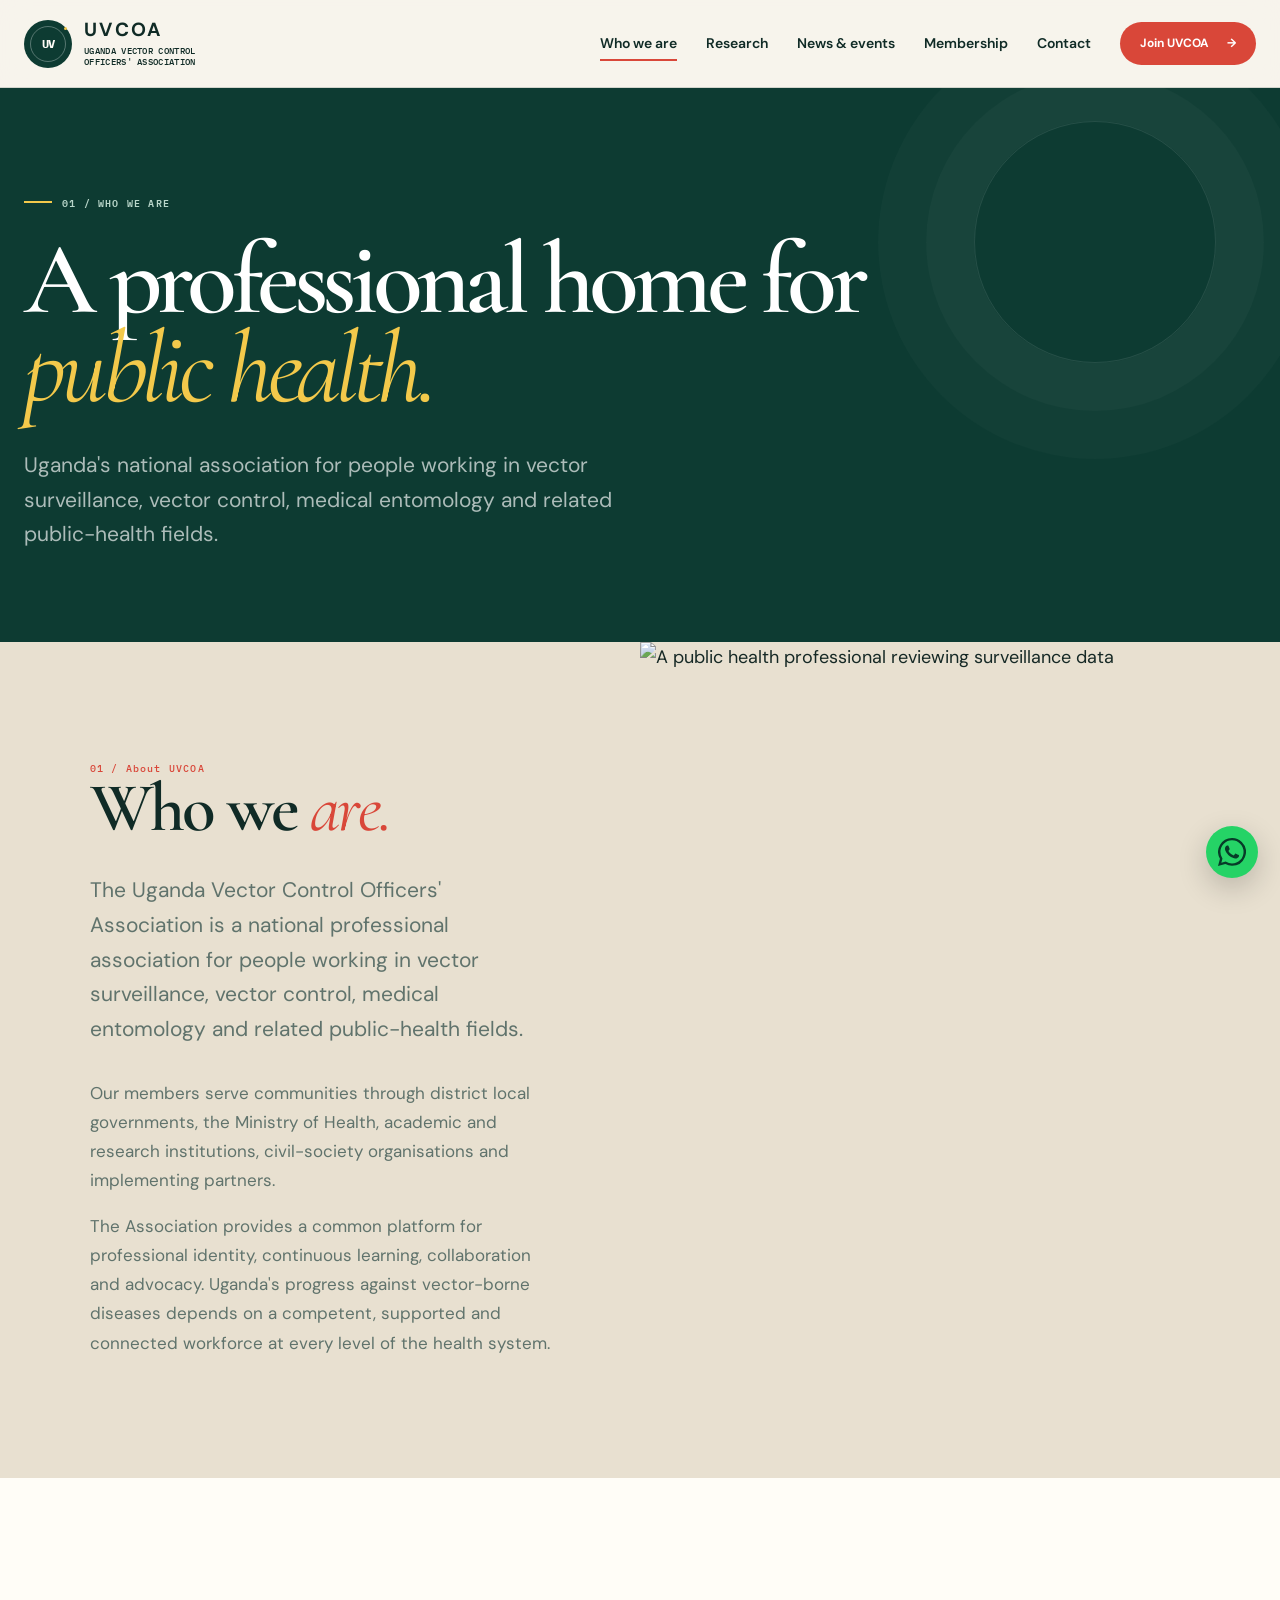
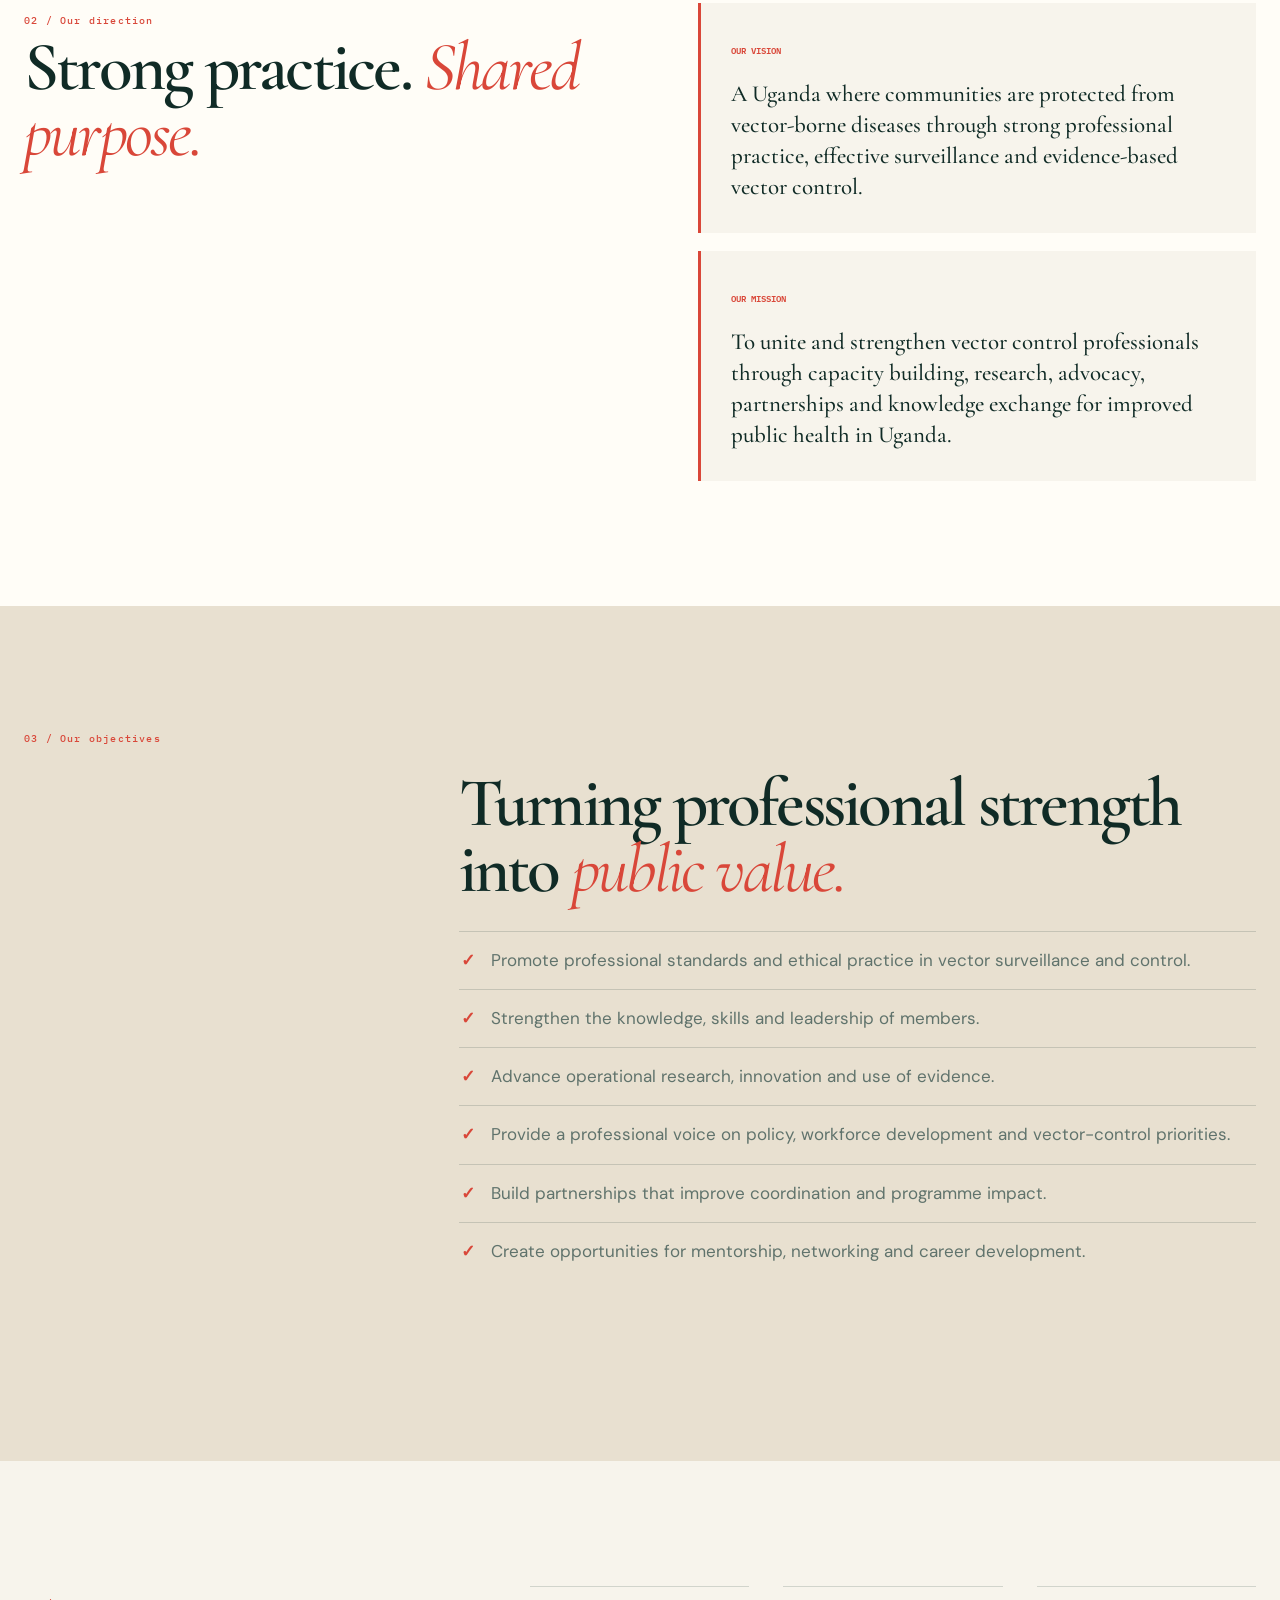
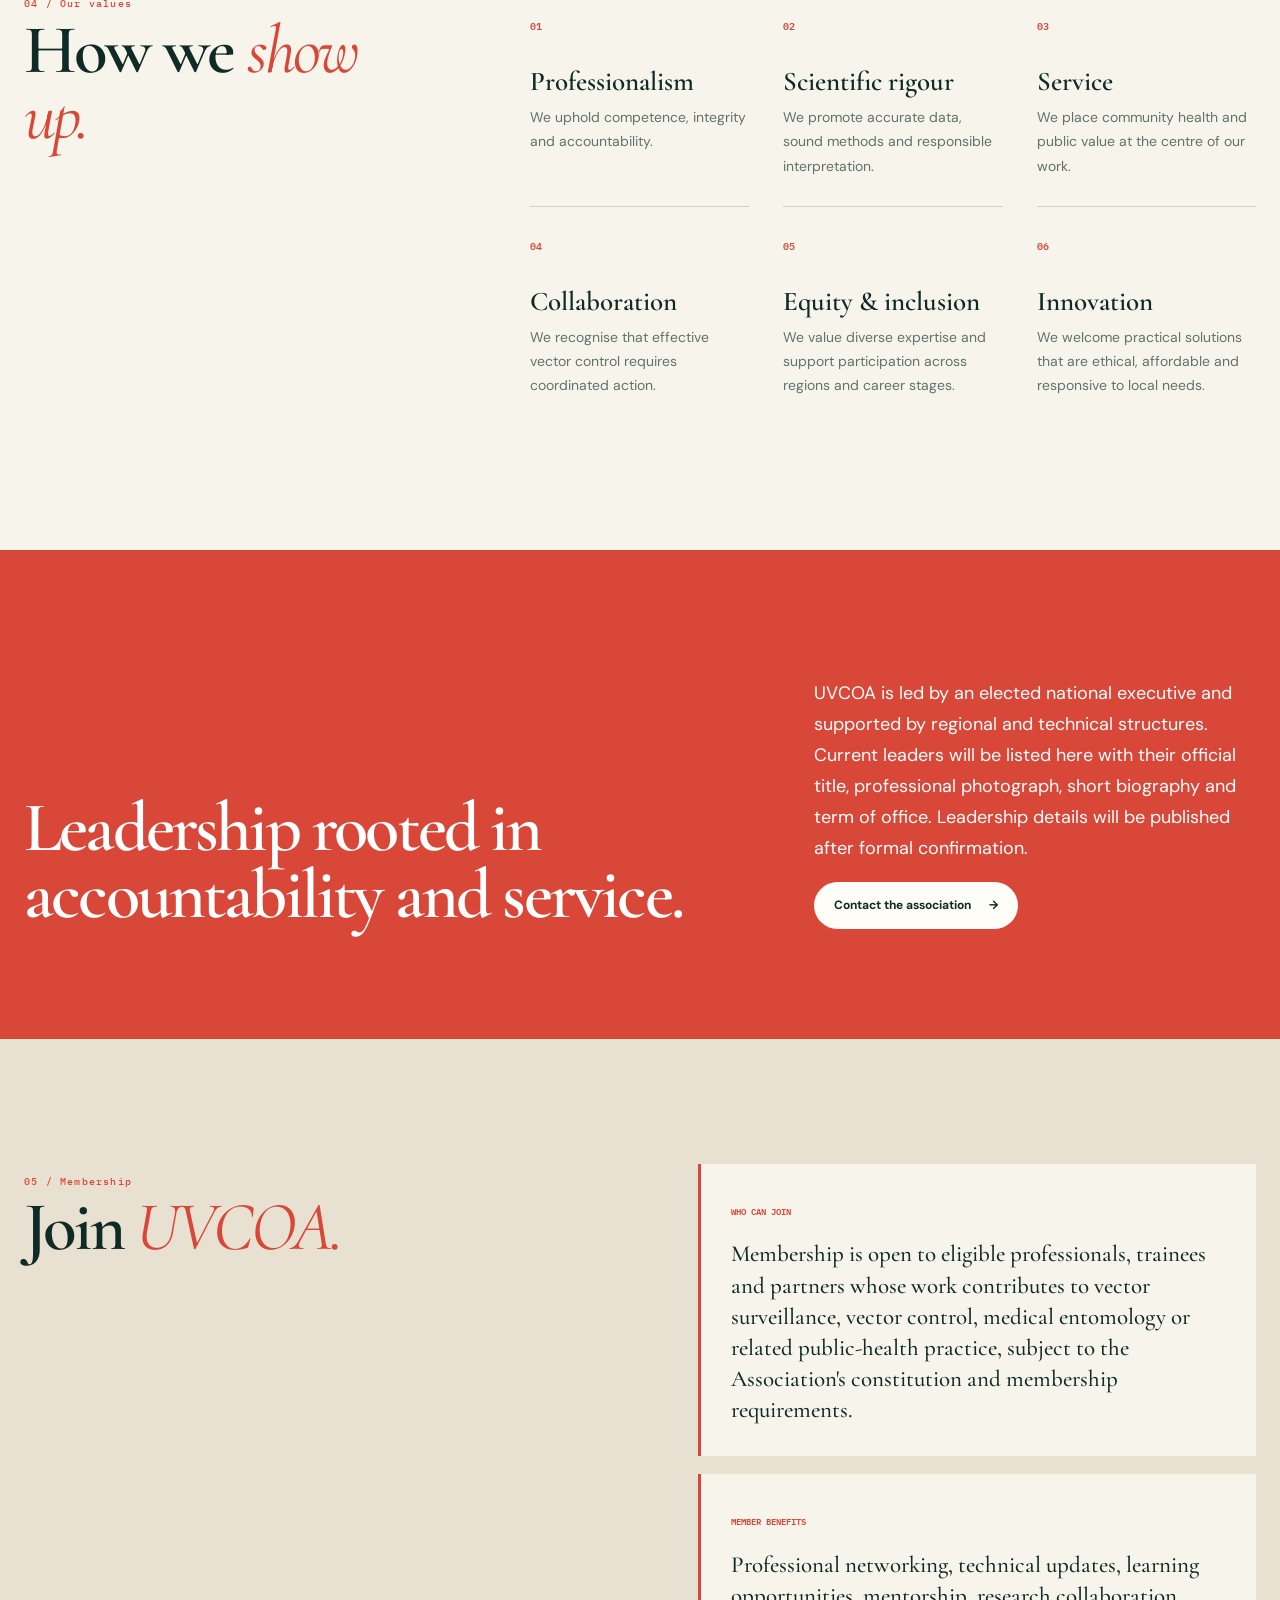
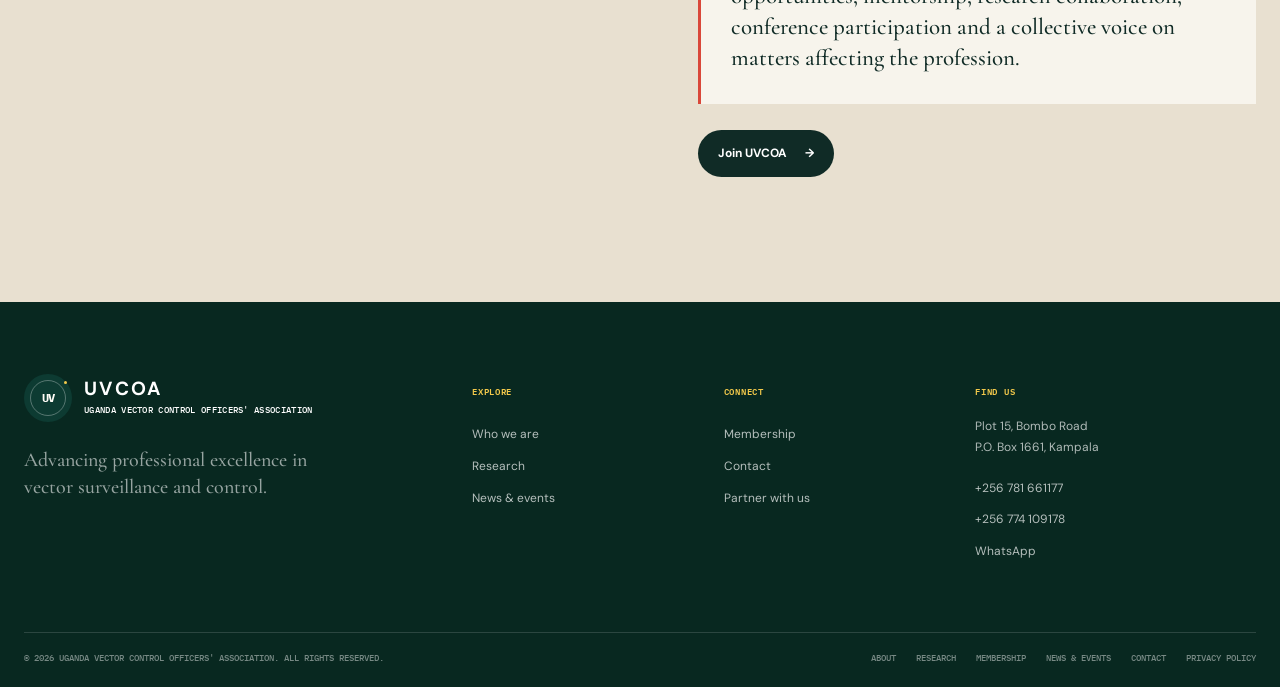
==== about.html @ a8b14221 "first commit" ====
﻿<!doctype html>
<html lang="en">
<head>
  <meta charset="UTF-8"><meta name="viewport" content="width=device-width,initial-scale=1">
  <meta name="description" content="Learn about UVCOA, its mission, vision, objectives and values.">
  <title>Who We Are — UVCOA</title>
  <link rel="preconnect" href="https://fonts.googleapis.com">
  <link rel="preconnect" href="https://fonts.gstatic.com" crossorigin>
  <link href="https://fonts.googleapis.com/css2?family=Cormorant+Garamond:ital,wght@0,500;0,600;1,500&family=DM+Sans:wght@400;500;600;700&family=IBM+Plex+Mono:wght@500;600&display=swap" rel="stylesheet">
  <link rel="stylesheet" href="styles.css">
</head>
<body>
<a class="skip-link" href="#main">Skip to content</a>
<header class="site-header">
  <a class="brand" href="index.html"><span class="brand-mark">UV</span><span class="brand-copy"><strong>UVCOA</strong><small>Uganda Vector Control<br>Officers' Association</small></span></a>
  <button class="menu-toggle" aria-label="Open menu" aria-expanded="false" aria-controls="site-nav"><i></i><i></i><i></i></button>
  <nav class="site-nav" id="site-nav">
    <a aria-current="page" href="about.html">Who we are</a>
    <a href="research.html">Research</a>
    <a href="news.html">News &amp; events</a>
    <a href="membership.html">Membership</a>
    <a href="contact.html">Contact</a>
    <a class="nav-join" href="membership.html">Join UVCOA <span>→</span></a>
  </nav>
</header>
<main id="main">

  <section class="page-hero">
    <p class="eyebrow light">01 / Who we are</p>
    <h1 class="display">A professional home for <em>public health.</em></h1>
    <p class="lede">Uganda's national association for people working in vector surveillance, vector control, medical entomology and related public-health fields.</p>
  </section>

  <!-- About text + image: the image here is editorially earned -->
  <section class="feature feature--reverse">
    <div class="feature-copy reveal">
      <span class="section-no">01 / About UVCOA</span>
      <h2 class="section-title">Who we <em>are.</em></h2>
      <p class="lede">The Uganda Vector Control Officers' Association is a national professional association for people working in vector surveillance, vector control, medical entomology and related public-health fields.</p>
      <p style="color:var(--muted);font-size:17px;margin:0 0 16px">Our members serve communities through district local governments, the Ministry of Health, academic and research institutions, civil-society organisations and implementing partners.</p>
      <p style="color:var(--muted);font-size:17px;margin:0">The Association provides a common platform for professional identity, continuous learning, collaboration and advocacy. Uganda's progress against vector-borne diseases depends on a competent, supported and connected workforce at every level of the health system.</p>
    </div>
    <div class="feature-media reveal delay">
      <img src="https://images.unsplash.com/photo-1576091160399-112ba8d25d1d?auto=format&fit=crop&w=1400&q=88" alt="A public health professional reviewing surveillance data">
    </div>
  </section>

  <!-- Mission/Vision: full-width, no image needed -->
  <section class="mission">
    <div>
      <span class="section-no">02 / Our direction</span>
      <h2 class="section-title">Strong practice. <em>Shared purpose.</em></h2>
    </div>
    <div class="mission-cards reveal">
      <article class="mission-card"><small>Our vision</small><p>A Uganda where communities are protected from vector-borne diseases through strong professional practice, effective surveillance and evidence-based vector control.</p></article>
      <article class="mission-card"><small>Our mission</small><p>To unite and strengthen vector control professionals through capacity building, research, advocacy, partnerships and knowledge exchange for improved public health in Uganda.</p></article>
    </div>
  </section>

  <!-- Objectives: full-width sand -->
  <section class="principles">
    <span class="section-no">03 / Our objectives</span>
    <div class="section-head" style="margin-top:18px">
      <div></div>
      <div>
        <h2 class="section-title">Turning professional strength into <em>public value.</em></h2>
        <ul class="objective-list">
          <li>Promote professional standards and ethical practice in vector surveillance and control.</li>
          <li>Strengthen the knowledge, skills and leadership of members.</li>
          <li>Advance operational research, innovation and use of evidence.</li>
          <li>Provide a professional voice on policy, workforce development and vector-control priorities.</li>
          <li>Build partnerships that improve coordination and programme impact.</li>
          <li>Create opportunities for mentorship, networking and career development.</li>
        </ul>
      </div>
    </div>
  </section>

  <!-- Values: full-width -->
  <section class="content-split">
    <div>
      <span class="section-no">04 / Our values</span>
      <h2 class="section-title">How we <em>show up.</em></h2>
    </div>
    <div class="number-grid" style="margin-top:0">
      <article class="number-card"><b>01</b><h3>Professionalism</h3><p>We uphold competence, integrity and accountability.</p></article>
      <article class="number-card"><b>02</b><h3>Scientific rigour</h3><p>We promote accurate data, sound methods and responsible interpretation.</p></article>
      <article class="number-card"><b>03</b><h3>Service</h3><p>We place community health and public value at the centre of our work.</p></article>
      <article class="number-card"><b>04</b><h3>Collaboration</h3><p>We recognise that effective vector control requires coordinated action.</p></article>
      <article class="number-card"><b>05</b><h3>Equity &amp; inclusion</h3><p>We value diverse expertise and support participation across regions and career stages.</p></article>
      <article class="number-card"><b>06</b><h3>Innovation</h3><p>We welcome practical solutions that are ethical, affordable and responsive to local needs.</p></article>
    </div>
  </section>

  <section class="cta-band">
    <h2>Leadership rooted in accountability and service.</h2>
    <div>
      <p>UVCOA is led by an elected national executive and supported by regional and technical structures. Current leaders will be listed here with their official title, professional photograph, short biography and term of office. Leadership details will be published after formal confirmation.</p>
      <a class="button button-light" href="contact.html">Contact the association <span>→</span></a>
    </div>
  </section>

  <!-- Membership section — per the content guide -->
  <section class="mission" style="background:var(--sand)">
    <div>
      <span class="section-no">05 / Membership</span>
      <h2 class="section-title">Join <em>UVCOA.</em></h2>
    </div>
    <div class="mission-cards reveal">
      <article class="mission-card">
        <small>Who can join</small>
        <p>Membership is open to eligible professionals, trainees and partners whose work contributes to vector surveillance, vector control, medical entomology or related public-health practice, subject to the Association's constitution and membership requirements.</p>
      </article>
      <article class="mission-card">
        <small>Member benefits</small>
        <p>Professional networking, technical updates, learning opportunities, mentorship, research collaboration, conference participation and a collective voice on matters affecting the profession.</p>
      </article>
      <div style="grid-column:1/-1;padding-top:8px">
        <a class="button button-dark" href="membership.html">Join UVCOA <span>→</span></a>
      </div>
    </div>
  </section>

</main>
<footer class="site-footer">
  <div class="footer-main">
    <div class="footer-brand"><a class="brand" href="index.html"><span class="brand-mark">UV</span><span class="brand-copy"><strong>UVCOA</strong><small>Uganda Vector Control Officers' Association</small></span></a><p>Advancing professional excellence in vector surveillance and control.</p></div>
    <div><span class="footer-label">Explore</span><nav class="footer-links"><a href="about.html">Who we are</a><a href="research.html">Research</a><a href="news.html">News &amp; events</a></nav></div>
    <div><span class="footer-label">Connect</span><nav class="footer-links"><a href="membership.html">Membership</a><a href="contact.html">Contact</a><a href="contact.html#form">Partner with us</a></nav></div>
    <div class="footer-contact"><span class="footer-label">Find us</span><p>Plot 15, Bombo Road<br>P.O. Box 1661, Kampala</p><div class="footer-links"><a href="tel:+256781661177">+256 781 661177</a><a href="tel:+256774109178">+256 774 109178</a><a href="https://wa.me/256753521762">WhatsApp</a></div></div>
  </div>
  <div class="footer-bottom"><span>© <span data-year>2026</span> Uganda Vector Control Officers' Association. All rights reserved.</span><nav class="footer-bottom-links"><a href="about.html">About</a><a href="research.html">Research</a><a href="membership.html">Membership</a><a href="news.html">News &amp; Events</a><a href="contact.html">Contact</a><a href="#">Privacy Policy</a></nav></div>
</footer>
<a class="whatsapp" href="https://wa.me/256753521762" aria-label="Contact UVCOA on WhatsApp">WA</a>
<script src="script.js"></script>
</body>
</html>
---- styles.css ----
:root{--ink:#102b26;--forest:#0d3b32;--forest-2:#154d42;--paper:#f7f4ec;--white:#fffdf7;--sand:#e8e0d0;--yellow:#f3c94b;--red:#d94739;--mint:#b9d6ca;--muted:#60736c;--line:rgba(16,43,38,.16);--serif:"Cormorant Garamond",Georgia,serif;--sans:"DM Sans",Arial,sans-serif;--mono:"IBM Plex Mono",monospace;--shadow:0 28px 70px rgba(8,31,27,.14);--pad:max(24px,calc((100vw - 1320px)/2))}
*{box-sizing:border-box}html{scroll-behavior:smooth}body{margin:0;background:var(--paper);color:var(--ink);font-family:var(--sans);font-size:16px;line-height:1.65;-webkit-font-smoothing:antialiased}body.nav-open{overflow:hidden}a{color:inherit;text-decoration:none}button,input,select,textarea{font:inherit}img{display:block;width:100%;object-fit:cover}.skip-link{position:fixed;left:16px;top:-80px;z-index:100;background:var(--yellow);padding:12px 18px;font-weight:700}.skip-link:focus{top:16px}.site-header{height:88px;padding:0 var(--pad);display:flex;align-items:center;justify-content:space-between;background:rgba(247,244,236,.92);backdrop-filter:blur(14px);border-bottom:1px solid var(--line);position:sticky;top:0;z-index:30}.brand{display:flex;align-items:center;gap:12px}.brand-mark{width:48px;height:48px;border-radius:50%;background:var(--forest);color:var(--white);display:grid;place-items:center;position:relative;font:700 12px var(--mono);letter-spacing:-.05em}.brand-mark:before,.brand-mark:after{content:"";position:absolute;border-radius:50%;border:1px solid rgba(255,255,255,.3)}.brand-mark:before{inset:6px}.brand-mark:after{width:3px;height:3px;background:var(--yellow);border:0;right:5px;top:7px}.brand-copy{display:flex;flex-direction:column;line-height:1}.brand-copy strong{font-size:17px;letter-spacing:.12em}.brand-copy small{margin-top:6px;font:500 8px/1.25 var(--mono);letter-spacing:.035em;text-transform:uppercase}.site-nav{display:flex;align-items:center;gap:29px;font-size:13px;font-weight:600}.site-nav>a:not(.nav-join){position:relative}.site-nav>a:not(.nav-join):after{content:"";position:absolute;left:0;right:100%;bottom:-8px;height:2px;background:var(--red);transition:right .25s}.site-nav>a:hover:after,.site-nav>a[aria-current="page"]:after{right:0}.nav-join,.button{display:inline-flex;align-items:center;justify-content:center;gap:18px;border:0;border-radius:999px;padding:13px 20px;background:var(--red);color:#fff;font-size:12px;font-weight:700;cursor:pointer;transition:transform .2s,background .2s}.nav-join:hover,.button:hover{transform:translateY(-2px);background:#b9362c}.button-dark{background:var(--ink)}.button-light{background:var(--white);color:var(--ink)}.button-outline{background:transparent;border:1px solid rgba(255,255,255,.36)}.menu-toggle{display:none;background:none;border:0;color:var(--ink);font:600 11px var(--mono);text-transform:uppercase}.menu-toggle i{display:block;width:25px;height:1px;background:currentColor;margin:5px}.eyebrow{display:flex;align-items:center;gap:10px;margin:0 0 24px;font:600 10px var(--mono);letter-spacing:.12em;text-transform:uppercase}.eyebrow:before{content:"";width:28px;height:2px;background:var(--red)}.eyebrow.light:before{background:var(--yellow)}.eyebrow.light{color:var(--mint)}.display{font:600 clamp(55px,7.3vw,112px)/.87 var(--serif);letter-spacing:-.055em;margin:0}.display em,.section-title em{font-weight:400;color:var(--red)}.section-title{font:600 clamp(42px,5.1vw,72px)/.96 var(--serif);letter-spacing:-.04em;margin:0}.section-title.light{color:var(--white)}.section-title.light em{color:var(--yellow)}.lede{font-size:18px;line-height:1.65;color:var(--muted)}.section-no{font:500 10px var(--mono);letter-spacing:.12em;color:var(--red)}.arrow-link{display:inline-flex;align-items:center;gap:12px;font:700 11px var(--mono);letter-spacing:.06em;text-transform:uppercase}.arrow-link:hover{color:var(--red)}
.hero{min-height:calc(100vh - 88px);display:grid;grid-template-columns:minmax(0,1.05fr) minmax(420px,.75fr);padding-left:var(--pad);overflow:hidden}.hero-copy{padding:clamp(70px,9vw,135px) 7vw 70px 0;position:relative}.hero-copy:after{content:"";position:absolute;right:6%;bottom:0;width:140px;height:140px;background-image:radial-gradient(var(--mint) 1.3px,transparent 1.3px);background-size:11px 11px;opacity:.5}.hero-copy .display{max-width:820px}.hero-copy .lede{max-width:620px;margin:34px 0}.hero-actions{display:flex;align-items:center;gap:28px}.hero-stat{display:flex;align-items:center;gap:20px;border-top:1px solid var(--line);max-width:590px;margin-top:65px;padding-top:22px}.hero-stat strong{font:600 42px/1 var(--serif)}.hero-stat span{font:500 10px/1.5 var(--mono);letter-spacing:.07em;text-transform:uppercase;max-width:230px}.hero-media{position:relative;background:var(--forest);min-height:600px}.hero-media img{height:100%;filter:saturate(.72) contrast(1.03)}.hero-media:after{content:"";position:absolute;inset:0;background:linear-gradient(180deg,transparent 50%,rgba(8,38,32,.62))}.image-tag{position:absolute;z-index:2;left:28px;bottom:27px;color:white;display:flex;gap:16px;align-items:center;font:500 9px/1.4 var(--mono);letter-spacing:.08em;text-transform:uppercase}.image-tag b{display:grid;place-items:center;width:38px;height:38px;border-radius:50%;background:var(--yellow);color:var(--ink);font-size:10px}.hero-badge{position:absolute;z-index:2;right:25px;top:28px;width:106px;height:106px;border-radius:50%;background:var(--yellow);display:grid;place-items:center;text-align:center;font:600 9px/1.4 var(--mono);letter-spacing:.1em;text-transform:uppercase;transform:rotate(7deg)}
.scope-bar{display:grid;grid-template-columns:1.2fr repeat(5,1fr);background:var(--forest);color:rgba(255,255,255,.7);padding:0 var(--pad)}.scope-bar>div{min-height:98px;display:flex;align-items:center;padding:18px 22px;border-right:1px solid rgba(255,255,255,.12);font:500 10px/1.4 var(--mono);letter-spacing:.04em;text-transform:uppercase}.scope-bar .scope-label{padding-left:0;color:var(--yellow)}.intro{padding:140px var(--pad);display:grid;grid-template-columns:1fr 2.4fr;gap:8vw}.intro-copy h2{max-width:850px}.intro-body{display:grid;grid-template-columns:1fr 1fr;gap:40px;margin:42px 0 30px;max-width:850px}.intro-body p{margin:0;color:var(--muted)}
.pillars{background:var(--forest);color:white;padding:125px var(--pad)}.section-head{display:grid;grid-template-columns:1fr 2.4fr;gap:8vw;align-items:start;margin-bottom:66px}.section-head .section-title{max-width:820px}.pillar-grid{display:grid;grid-template-columns:repeat(5,1fr);border-top:1px solid rgba(255,255,255,.17)}.pillar-card{min-height:330px;padding:25px 22px;border-right:1px solid rgba(255,255,255,.17);display:flex;flex-direction:column;transition:background .25s,transform .25s}.pillar-card:first-child{border-left:1px solid rgba(255,255,255,.17)}.pillar-card:hover{background:var(--forest-2);transform:translateY(-5px)}.pillar-card .section-no{color:var(--yellow)}.pillar-card h3{font:600 27px/1.03 var(--serif);margin:auto 0 14px}.pillar-card p{font-size:12px;line-height:1.6;color:rgba(255,255,255,.62);margin:0}.pillar-card svg{width:26px;height:26px;margin-top:20px;color:var(--yellow)}
.feature{display:grid;grid-template-columns:1fr 1fr;min-height:720px;background:var(--sand)}.feature-media{position:relative;overflow:hidden}.feature-media img{height:100%;filter:saturate(.7)}.feature-copy{padding:120px max(7vw,var(--pad));display:flex;flex-direction:column;justify-content:center}.feature-copy .section-title{max-width:600px}.feature-copy .lede{max-width:550px;margin:32px 0}.topic-row{display:flex;flex-wrap:wrap;gap:8px;margin:0 0 32px}.topic-row span{border:1px solid var(--line);padding:7px 10px;border-radius:999px;font:500 9px var(--mono);text-transform:uppercase}
.updates{padding:130px var(--pad)}.updates-head{display:flex;justify-content:space-between;align-items:end;margin-bottom:52px}.update-grid{display:grid;grid-template-columns:1.3fr 1fr 1fr;gap:18px}.update-card{background:var(--white);border:1px solid var(--line);padding:28px;min-height:360px;display:flex;flex-direction:column;transition:transform .25s,box-shadow .25s}.update-card:hover{transform:translateY(-6px);box-shadow:var(--shadow)}.update-card.featured{background:var(--yellow)}.update-type{display:flex;justify-content:space-between;font:600 9px var(--mono);letter-spacing:.08em;text-transform:uppercase}.update-card h3{font:600 31px/1.06 var(--serif);margin:auto 0 20px}.update-card p{color:var(--muted);font-size:13px}.update-card.featured p{color:rgba(16,43,38,.72)}
.cta-band{padding:110px var(--pad);background:var(--red);color:white;display:grid;grid-template-columns:1.5fr 1fr;gap:10vw;align-items:end}.cta-band h2{font:600 clamp(43px,5.5vw,76px)/.95 var(--serif);letter-spacing:-.04em;margin:0}.cta-actions{display:flex;flex-wrap:wrap;gap:12px}
.page-hero{background:var(--forest);color:white;padding:105px var(--pad) 90px;position:relative;overflow:hidden}.page-hero:after{content:"";position:absolute;right:5%;top:6%;width:240px;height:240px;border-radius:50%;border:1px solid rgba(255,255,255,.1);box-shadow:0 0 0 48px rgba(255,255,255,.025),0 0 0 96px rgba(255,255,255,.02)}.page-hero .display{font-size:clamp(65px,8vw,118px);max-width:1000px}.page-hero .display em{color:var(--yellow)}.page-hero .lede{color:rgba(255,255,255,.66);max-width:660px;margin:35px 0 0}.page-hero.coral{background:var(--red)}.page-hero.coral .display em{color:var(--ink)}.page-hero.blue{background:#244e60}.content-split{padding:125px var(--pad);display:grid;grid-template-columns:.7fr 1.3fr;gap:9vw}.giant-letter{font:600 160px/.7 var(--serif);color:var(--red)}.prose h2{font:600 clamp(40px,5vw,65px)/1 var(--serif);margin:0 0 30px}.prose h3{font:600 27px/1.1 var(--serif);margin:36px 0 8px}.prose p{color:var(--muted);max-width:740px;margin:0 0 18px}.principles,.priority-section,.steps{padding:115px var(--pad);background:var(--sand)}.number-grid{display:grid;grid-template-columns:repeat(3,1fr);gap:0 34px;margin-top:55px}.number-card{border-top:1px solid var(--line);padding:22px 0 28px}.number-card b{font:600 10px var(--mono);color:var(--red)}.number-card h3{font:600 27px/1.05 var(--serif);margin:28px 0 9px}.number-card p{font-size:13px;color:var(--muted);margin:0}.mission{display:grid;grid-template-columns:1fr 1fr;gap:9vw;padding:125px var(--pad);background:var(--white)}.mission-cards{display:grid;gap:18px}.mission-card{padding:30px;border-left:3px solid var(--red);background:var(--paper)}.mission-card small{font:600 9px var(--mono);color:var(--red);text-transform:uppercase}.mission-card p{font:500 23px/1.35 var(--serif);margin:15px 0 0}.objective-list{margin:28px 0 0;padding:0;list-style:none}.objective-list li{padding:14px 0 14px 32px;border-top:1px solid var(--line);position:relative;color:var(--muted)}.objective-list li:before{content:"✓";position:absolute;left:2px;color:var(--red);font-weight:700}.priority-list{display:grid;grid-template-columns:1fr 1fr;gap:0 60px;margin-top:55px}.priority-list div{padding:20px 0;border-top:1px solid var(--line);font:600 20px/1.25 var(--serif);display:flex;gap:18px}.priority-list span{font:500 9px var(--mono);color:var(--red);padding-top:5px}.practice{background:var(--forest);color:white;padding:120px var(--pad)}.practice-grid{display:grid;grid-template-columns:1fr 1.25fr;gap:9vw}.practice .lede{color:rgba(255,255,255,.65)}.practice-list{display:grid;grid-template-columns:1fr 1fr;gap:12px}.practice-item{padding:22px;background:rgba(255,255,255,.06);border:1px solid rgba(255,255,255,.12)}.practice-item b{font:600 10px var(--mono);color:var(--yellow)}.practice-item p{font-size:13px;color:rgba(255,255,255,.7);margin:16px 0 0}.support{padding:120px var(--pad);display:grid;grid-template-columns:1fr 1.1fr;gap:9vw}.support-list{margin:0;padding:0;list-style:none}.support-list li{display:flex;gap:18px;padding:18px 0;border-top:1px solid var(--line)}.support-list b{font:600 10px var(--mono);color:var(--red)}.research-tools{display:grid;grid-template-columns:repeat(auto-fit,minmax(200px,1fr));gap:12px;margin-top:55px}.tool-card{padding:24px;background:var(--white);border:1px solid var(--line);min-height:180px}.tool-card h3{font:600 24px/1.1 var(--serif);margin:38px 0 9px}.tool-card p{font-size:12px;color:var(--muted)}
.membership-main{padding:120px var(--pad);display:grid;grid-template-columns:1fr 1fr;gap:9vw}.benefit-list{display:grid;grid-template-columns:1fr 1fr;gap:12px}.benefit-tile{background:var(--white);border:1px solid var(--line);padding:23px}.benefit-tile h3{font:600 24px var(--serif);margin:25px 0 7px}.benefit-tile p{font-size:12px;color:var(--muted);margin:0}.steps{background:var(--forest);color:white}.steps .number-card{border-color:rgba(255,255,255,.2)}.steps .number-card b{color:var(--yellow)}.steps .number-card p{color:rgba(255,255,255,.64)}.notice{padding:18px 20px;border:1px solid rgba(217,71,57,.25);background:rgba(217,71,57,.06);font-size:12px;color:var(--muted);margin-top:28px}.notice strong{color:var(--ink)}
.contact-wrap{display:grid;grid-template-columns:.85fr 1.15fr;gap:9vw;padding:120px var(--pad)}.contact-details{display:grid;gap:0;margin-top:40px}.contact-row{display:grid;grid-template-columns:110px 1fr;gap:20px;padding:22px 0;border-top:1px solid var(--line)}.contact-row small{font:600 9px var(--mono);color:var(--red);text-transform:uppercase}.contact-row p,.contact-row a{margin:0;font-size:14px}.contact-form{background:var(--white);padding:45px;box-shadow:var(--shadow);display:grid;grid-template-columns:1fr 1fr;gap:22px}.contact-form label{font:600 9px var(--mono);text-transform:uppercase;letter-spacing:.06em}.contact-form .full{grid-column:1/-1}.contact-form input,.contact-form select,.contact-form textarea{display:block;width:100%;border:0;border-bottom:1px solid var(--line);background:transparent;padding:11px 0;color:var(--ink);outline:0;border-radius:0;font:400 14px var(--sans)}.contact-form input:focus,.contact-form select:focus,.contact-form textarea:focus{border-color:var(--red)}.contact-form textarea{resize:vertical}.consent{display:flex;align-items:flex-start;gap:10px!important;font:400 11px/1.5 var(--sans)!important;text-transform:none!important;color:var(--muted)}.consent input{width:auto;margin-top:3px}.form-status{grid-column:1/-1;margin:0;font-size:12px}.form-status.success{color:#19724e}.form-status.error{color:var(--red)}.empty-state{padding:100px var(--pad);text-align:center}.empty-state .section-title{max-width:720px;margin:auto}.empty-state p{max-width:590px;margin:25px auto;color:var(--muted)}
.site-footer{background:#082820;color:white;padding:72px var(--pad) 24px}.footer-main{display:grid;grid-template-columns:1.4fr .7fr .7fr 1fr;gap:55px;padding-bottom:70px}.footer-brand p{color:rgba(255,255,255,.58);max-width:330px;font:500 20px/1.35 var(--serif);margin:25px 0}.footer-label{font:600 9px var(--mono);color:var(--yellow);text-transform:uppercase;letter-spacing:.08em}.footer-links{display:flex;flex-direction:column;gap:11px;margin-top:20px;font-size:12px;color:rgba(255,255,255,.7)}.footer-links a:hover{color:var(--yellow)}.footer-contact p{font-size:12px;color:rgba(255,255,255,.68)}.footer-bottom{border-top:1px solid rgba(255,255,255,.14);padding-top:19px;display:flex;justify-content:space-between;gap:20px;color:rgba(255,255,255,.45);font:500 9px var(--mono);text-transform:uppercase}.footer-bottom-links{display:flex;gap:20px;margin:0;padding:0;list-style:none}.footer-bottom-links a{color:rgba(255,255,255,.45)}.footer-bottom-links a:hover{color:var(--yellow)}.whatsapp{position:fixed;right:22px;bottom:22px;z-index:20;width:52px;height:52px;border-radius:50%;display:grid;place-items:center;background:#25d366;color:#073b28;box-shadow:0 10px 30px rgba(0,0,0,.2);font-weight:800}.reveal{opacity:0;transform:translateY(22px);transition:opacity .75s ease,transform .75s cubic-bezier(.2,.7,.2,1)}.reveal.visible{opacity:1;transform:none}.delay{transition-delay:.12s}.delay-2{transition-delay:.22s}
@media(max-width:1050px){.site-nav{gap:17px}.pillar-grid{grid-template-columns:repeat(3,1fr)}.pillar-card{border-bottom:1px solid rgba(255,255,255,.17)}.update-grid{grid-template-columns:1fr 1fr}.update-card.featured{grid-column:1/-1}.research-tools{grid-template-columns:1fr 1fr}}
@media(max-width:800px){:root{--pad:6vw}.site-header{height:74px;padding-left:5vw;padding-right:5vw}.brand{min-width:0}.brand-mark{width:42px;height:42px}.menu-toggle{display:flex!important;flex-direction:column;align-items:center;justify-content:center;width:44px;height:44px;flex:0 0 44px;padding:0;background:none;border:0;color:var(--ink);cursor:pointer;position:relative;z-index:50}.menu-toggle i{display:block;width:24px;height:2px;background:currentColor;margin:3px 0}.site-nav{position:fixed;top:74px;left:0;right:0;bottom:0;height:calc(100vh - 74px);background:#f7f4ec;padding:30px 6vw;display:flex;flex-direction:column;align-items:stretch;gap:0;transform:translateX(100%);transition:transform .35s;z-index:40;overflow-y:auto;font-size:18px!important;font-weight:600;line-height:1.3}.site-nav.open{transform:none}.site-nav a{display:block;padding:16px 0;border-bottom:1px solid rgba(16,43,38,.16);font-size:18px!important;font-weight:600;color:var(--ink);text-decoration:none}.site-nav .nav-join{margin-top:20px;font-size:13px!important;background:var(--red);color:#fff;border-radius:999px;padding:14px 20px;border-bottom:none;text-align:center;display:block!important}.site-nav>a:not(.nav-join):after{display:none}.hero{display:block;padding-left:0}.hero-copy{padding:70px var(--pad)}.hero-copy:after{display:none}.hero-media{min-height:520px}.scope-bar{grid-template-columns:1fr 1fr}.scope-bar>div{min-height:72px;border-bottom:1px solid rgba(255,255,255,.12);padding-left:0}.scope-bar .scope-label{grid-column:1/-1}.intro,.section-head,.mission,.practice-grid,.support,.membership-main,.contact-wrap{grid-template-columns:1fr;gap:48px}.intro{padding-top:90px;padding-bottom:90px}.intro-body{grid-template-columns:1fr}.pillars,.principles,.priority-section,.practice,.support,.steps{padding-top:90px;padding-bottom:90px}.pillar-grid{grid-template-columns:1fr 1fr}.feature{grid-template-columns:1fr}.feature-media{min-height:480px}.feature-copy{padding:80px var(--pad)}.updates{padding-top:90px;padding-bottom:90px}.number-grid{grid-template-columns:1fr 1fr}.content-split{grid-template-columns:1fr;padding-top:90px;padding-bottom:90px}.giant-letter{font-size:110px}.cta-band{grid-template-columns:1fr;gap:40px}.priority-list{gap:0 25px}.contact-form{padding:30px}.footer-main{grid-template-columns:1fr 1fr}.footer-brand{grid-column:1/-1}}@media(max-width:520px){.brand-copy small{display:none}.display{font-size:56px}.hero-copy{padding-top:55px}.hero-actions{align-items:flex-start;flex-direction:column}.hero-stat{margin-top:45px}.hero-media{min-height:430px}.hero-badge{width:84px;height:84px}.scope-bar{display:block}.scope-bar>div{min-height:58px}.section-title{font-size:43px}.intro-body,.pillar-grid,.update-grid,.number-grid,.practice-list,.research-tools,.benefit-list,.priority-list{grid-template-columns:1fr}.pillar-card{min-height:245px}.updates-head{display:block}.updates-head .arrow-link{margin-top:25px}.update-card.featured{grid-column:auto}.update-card{min-height:300px}.feature-media{min-height:390px}.page-hero{padding-top:70px}.page-hero .display{font-size:56px}.giant-letter{font-size:90px}.mission,.content-split,.membership-main,.contact-wrap{padding-top:80px;padding-bottom:80px}.contact-form{grid-template-columns:1fr;padding:24px}.contact-form .full{grid-column:auto}.contact-row{grid-template-columns:1fr;gap:8px}.cta-band{padding-top:80px;padding-bottom:80px}.footer-main{grid-template-columns:1fr;gap:38px}.footer-brand{grid-column:auto}.footer-bottom{flex-direction:column}.whatsapp{width:46px;height:46px}}
@media(prefers-reduced-motion:reduce){html{scroll-behavior:auto}.reveal{opacity:1;transform:none;transition:none}*{animation-duration:.01ms!important}}

/* 2026 type and media refinement */
body{font-size:18px;line-height:1.72;overflow-x:hidden}
.site-nav{font-size:14px;line-height:1.4}.brand-copy strong{font-size:19px}.brand-copy small{font-size:9px}
.lede{font-size:21px}.prose p,.intro-body p,.objective-list li{font-size:17px}.pillar-card p,.number-card p,.practice-item p,.tool-card p,.benefit-tile p{font-size:14px}
.display{font-size:clamp(64px,7.7vw,120px)}.section-title{font-size:clamp(48px,5.4vw,80px)}

.contact-visual{display:none}
.whatsapp{font-size:0}.whatsapp:before{content:"";width:27px;height:27px;background:#073b28;mask:url("https://cdn.jsdelivr.net/npm/simple-icons@v11/icons/whatsapp.svg") center/contain no-repeat;-webkit-mask:url("https://cdn.jsdelivr.net/npm/simple-icons@v11/icons/whatsapp.svg") center/contain no-repeat}
@media(max-width:520px){body{font-size:17px}.display{font-size:clamp(58px,16vw,72px)}.section-title{font-size:47px}.lede{font-size:18px}.brand-copy strong{font-size:17px}.menu-toggle{display:flex!important}}
.whatsapp:before{display:none}.whatsapp svg{display:block;width:28px;height:28px}

/* feature--reverse: text left, image right → flip to image right, text left */
.feature--reverse{ direction:rtl }
.feature--reverse .feature-copy,
.feature--reverse .feature-media{ direction:ltr }

/* feature--reverse: swap image/text order on desktop, natural stack on mobile */
.feature--reverse .feature-media{ order:-1 }
.feature--reverse .feature-copy{ order:1 }
@media(max-width:800px){
  .feature--reverse .feature-media,
  .feature--reverse .feature-copy{ order:unset }
}
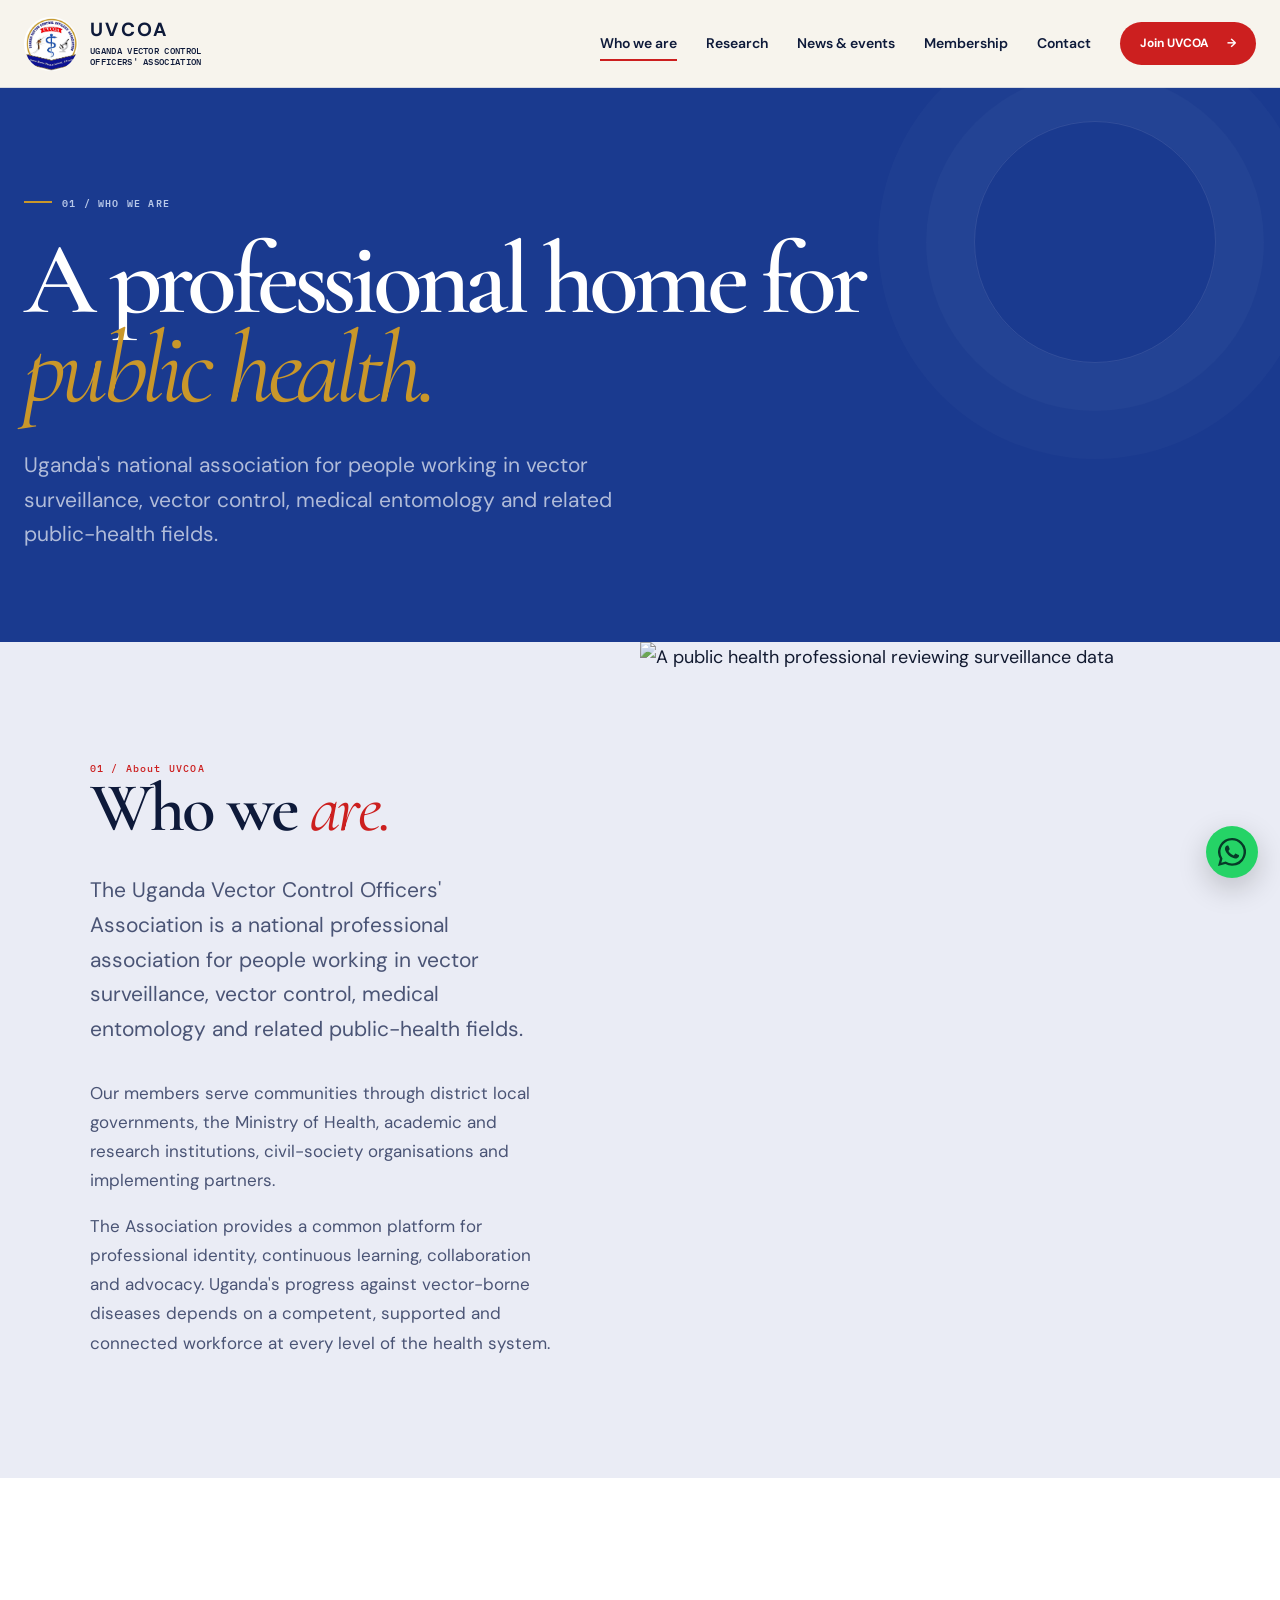
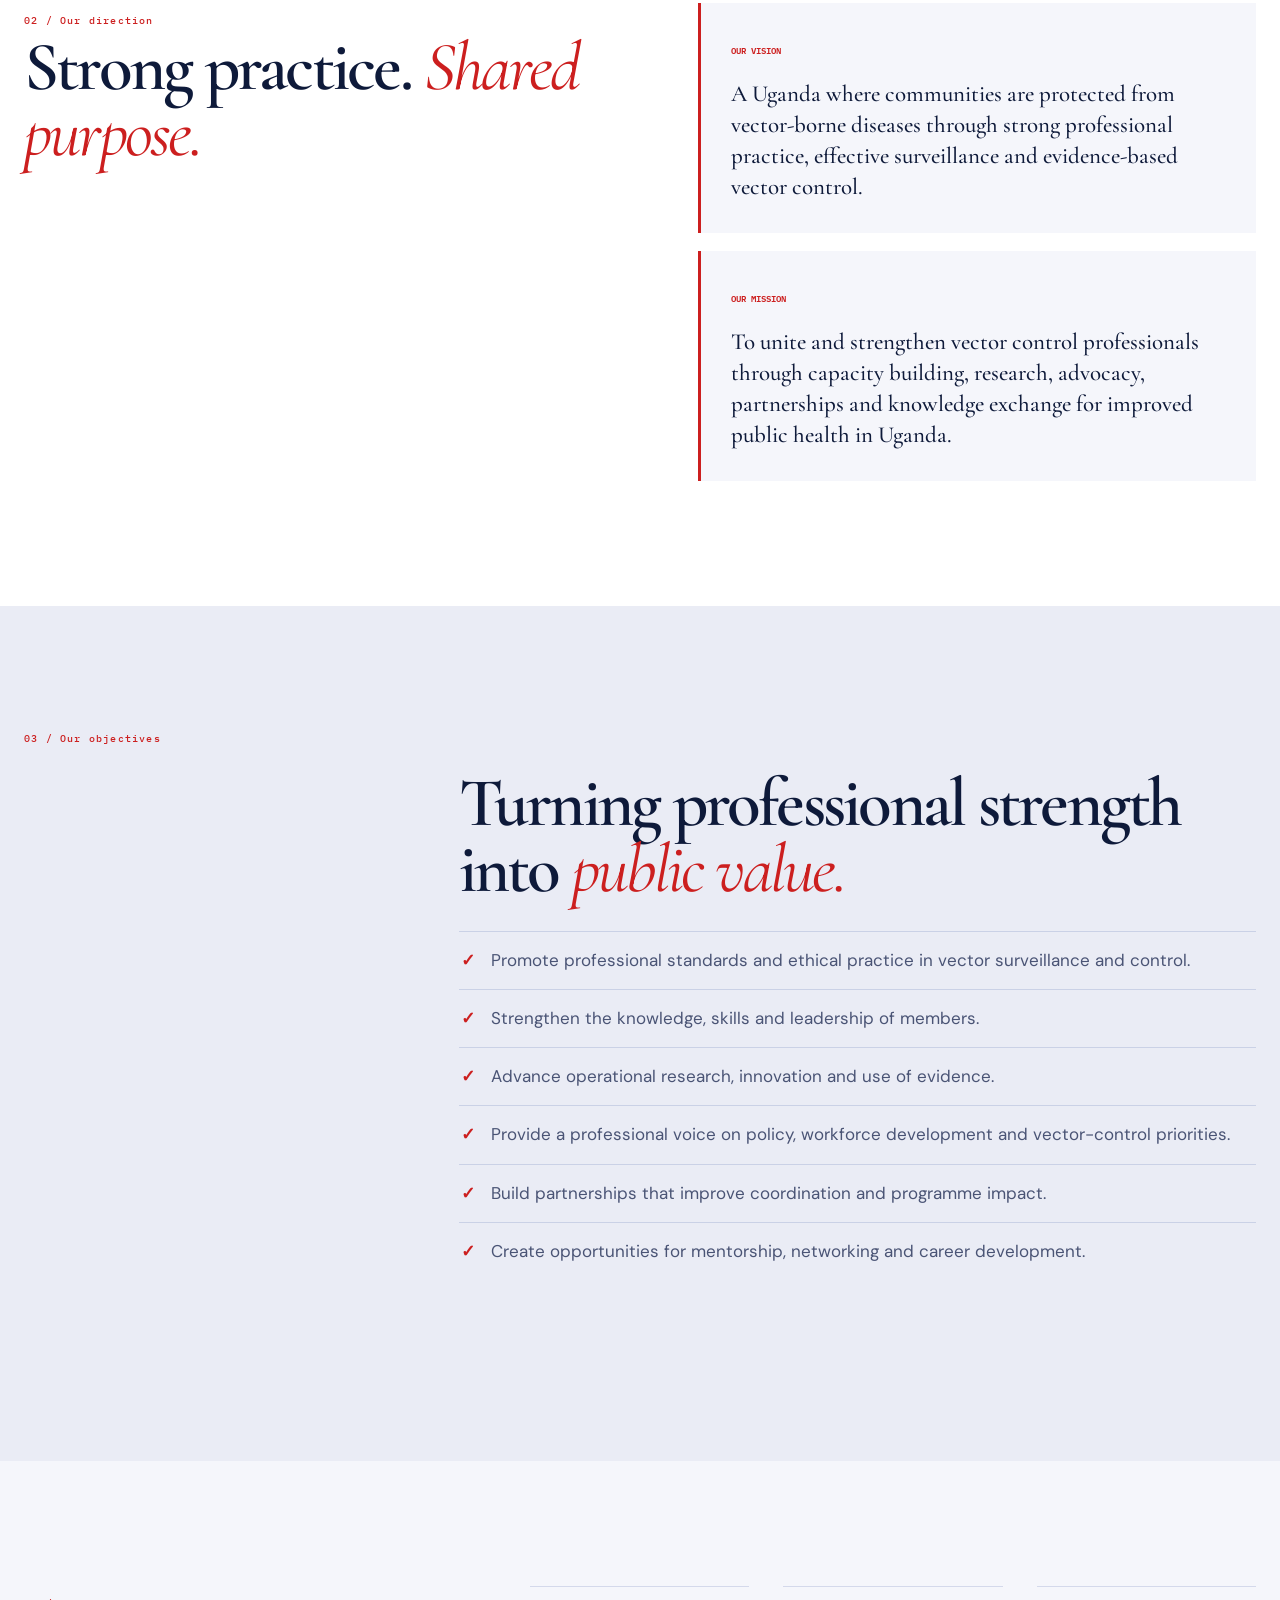
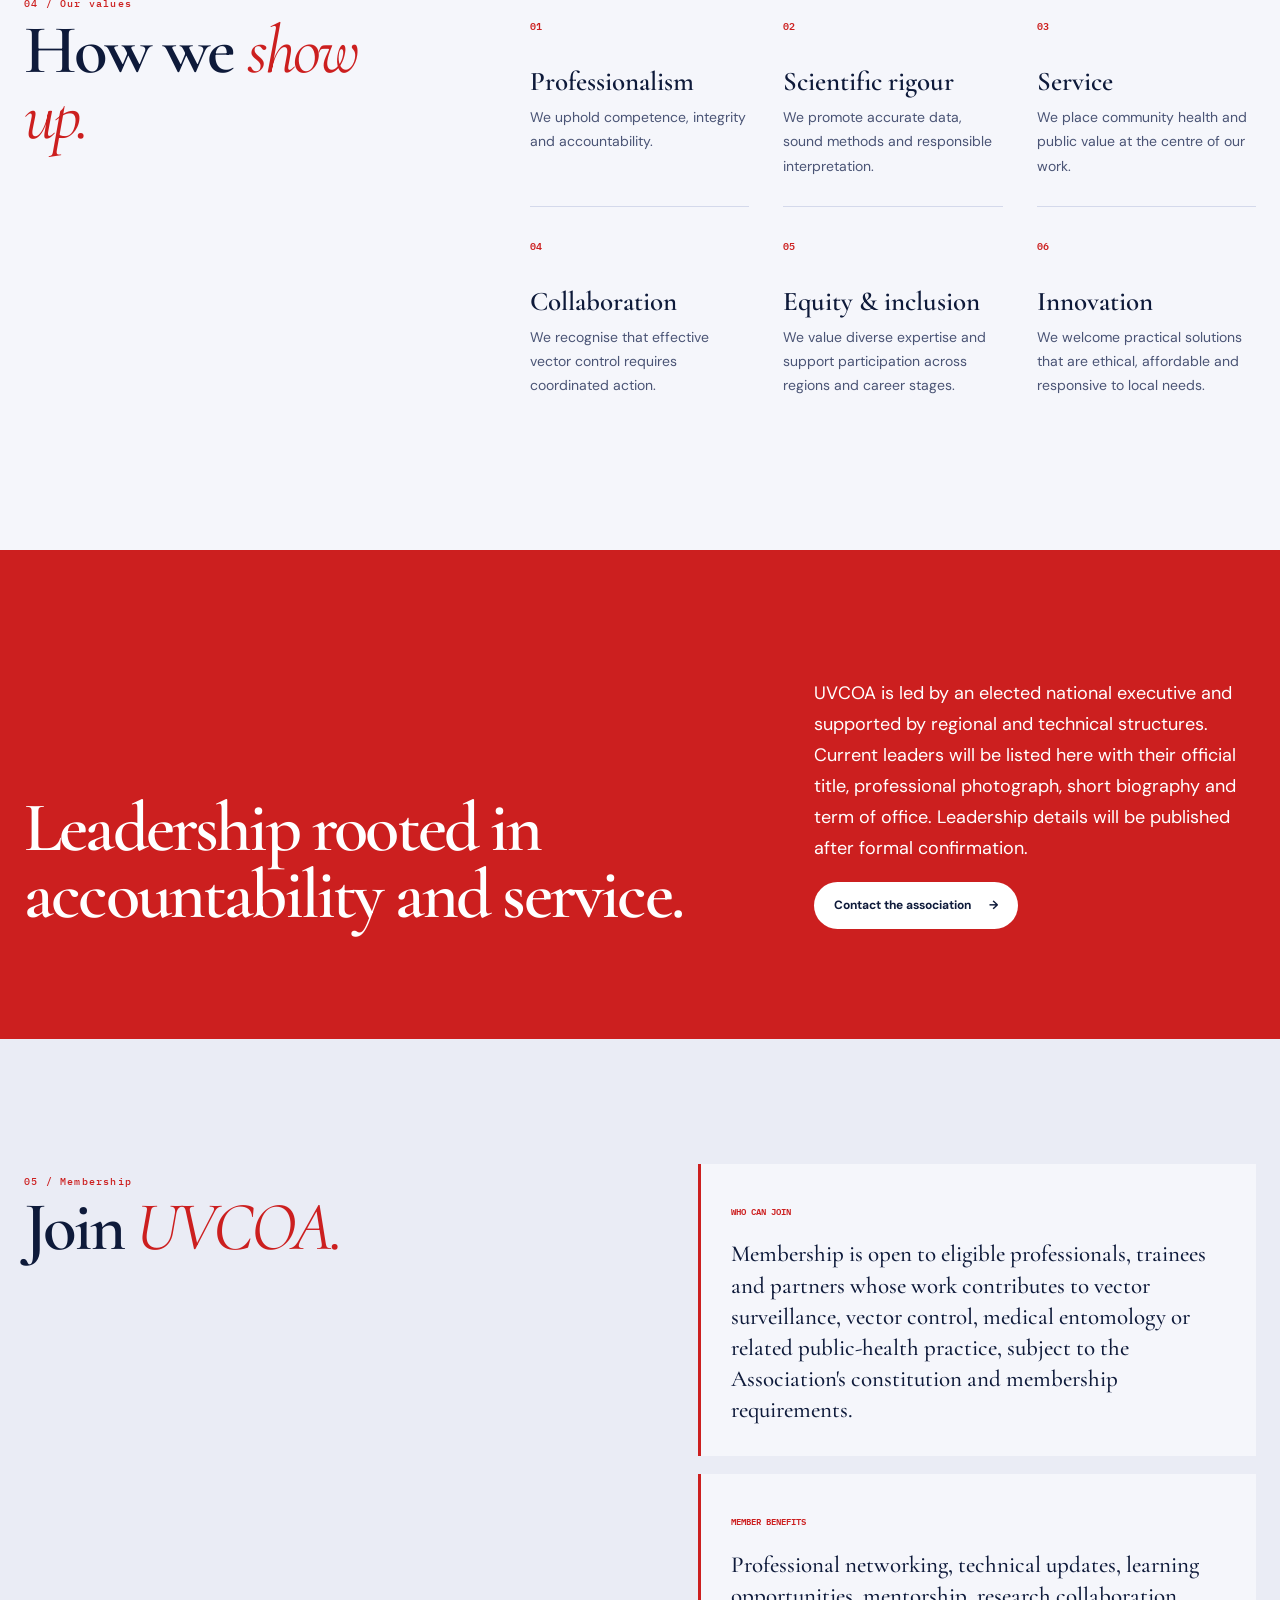
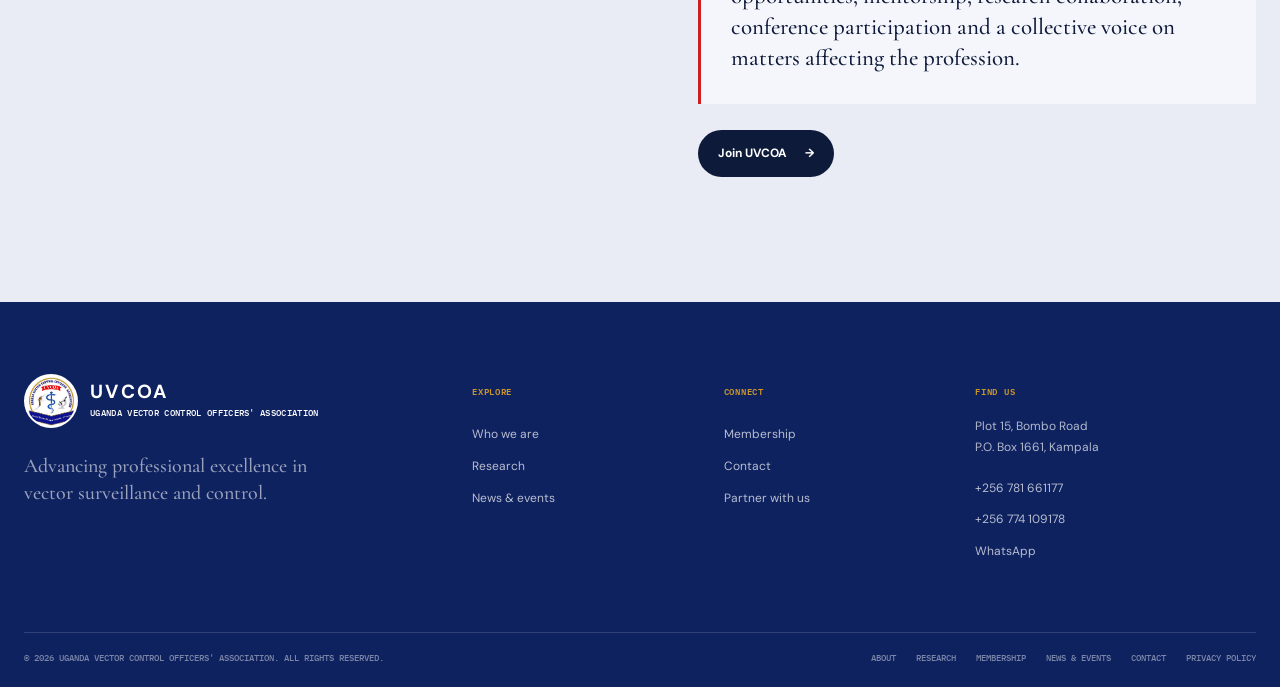
==== commit 5989d7e4: "updated colors" ====
--- a/about.html
+++ b/about.html
@@ -12,7 +12,7 @@
 <body>
 <a class="skip-link" href="#main">Skip to content</a>
 <header class="site-header">
-  <a class="brand" href="index.html"><span class="brand-mark">UV</span><span class="brand-copy"><strong>UVCOA</strong><small>Uganda Vector Control<br>Officers' Association</small></span></a>
+  <a class="brand" href="index.html"><img class="brand-mark brand-logo" src="logo.png" alt="UVCOA logo" aria-hidden="true"><span class="brand-copy"><strong>UVCOA</strong><small>Uganda Vector Control<br>Officers' Association</small></span></a>
   <button class="menu-toggle" aria-label="Open menu" aria-expanded="false" aria-controls="site-nav"><i></i><i></i><i></i></button>
   <nav class="site-nav" id="site-nav">
     <a aria-current="page" href="about.html">Who we are</a>
@@ -124,7 +124,7 @@
 </main>
 <footer class="site-footer">
   <div class="footer-main">
-    <div class="footer-brand"><a class="brand" href="index.html"><span class="brand-mark">UV</span><span class="brand-copy"><strong>UVCOA</strong><small>Uganda Vector Control Officers' Association</small></span></a><p>Advancing professional excellence in vector surveillance and control.</p></div>
+    <div class="footer-brand"><a class="brand" href="index.html"><img class="brand-mark brand-logo" src="logo.png" alt="UVCOA logo" aria-hidden="true"><span class="brand-copy"><strong>UVCOA</strong><small>Uganda Vector Control Officers' Association</small></span></a><p>Advancing professional excellence in vector surveillance and control.</p></div>
     <div><span class="footer-label">Explore</span><nav class="footer-links"><a href="about.html">Who we are</a><a href="research.html">Research</a><a href="news.html">News &amp; events</a></nav></div>
     <div><span class="footer-label">Connect</span><nav class="footer-links"><a href="membership.html">Membership</a><a href="contact.html">Contact</a><a href="contact.html#form">Partner with us</a></nav></div>
     <div class="footer-contact"><span class="footer-label">Find us</span><p>Plot 15, Bombo Road<br>P.O. Box 1661, Kampala</p><div class="footer-links"><a href="tel:+256781661177">+256 781 661177</a><a href="tel:+256774109178">+256 774 109178</a><a href="https://wa.me/256753521762">WhatsApp</a></div></div>
--- a/styles.css
+++ b/styles.css
@@ -1,4 +1,4 @@
-:root{--ink:#102b26;--forest:#0d3b32;--forest-2:#154d42;--paper:#f7f4ec;--white:#fffdf7;--sand:#e8e0d0;--yellow:#f3c94b;--red:#d94739;--mint:#b9d6ca;--muted:#60736c;--line:rgba(16,43,38,.16);--serif:"Cormorant Garamond",Georgia,serif;--sans:"DM Sans",Arial,sans-serif;--mono:"IBM Plex Mono",monospace;--shadow:0 28px 70px rgba(8,31,27,.14);--pad:max(24px,calc((100vw - 1320px)/2))}
+:root{--ink:#0e1a3a;--forest:#1a3a8f;--forest-2:#234db8;--paper:#f5f6fb;--white:#ffffff;--sand:#eaecf5;--yellow:#c9972a;--red:#cc1f1f;--mint:#b8c8e8;--muted:#4a5475;--line:rgba(26,58,143,.15);--serif:"Cormorant Garamond",Georgia,serif;--sans:"DM Sans",Arial,sans-serif;--mono:"IBM Plex Mono",monospace;--shadow:0 28px 70px rgba(10,20,80,.14);--pad:max(24px,calc((100vw - 1320px)/2))}
 *{box-sizing:border-box}html{scroll-behavior:smooth}body{margin:0;background:var(--paper);color:var(--ink);font-family:var(--sans);font-size:16px;line-height:1.65;-webkit-font-smoothing:antialiased}body.nav-open{overflow:hidden}a{color:inherit;text-decoration:none}button,input,select,textarea{font:inherit}img{display:block;width:100%;object-fit:cover}.skip-link{position:fixed;left:16px;top:-80px;z-index:100;background:var(--yellow);padding:12px 18px;font-weight:700}.skip-link:focus{top:16px}.site-header{height:88px;padding:0 var(--pad);display:flex;align-items:center;justify-content:space-between;background:rgba(247,244,236,.92);backdrop-filter:blur(14px);border-bottom:1px solid var(--line);position:sticky;top:0;z-index:30}.brand{display:flex;align-items:center;gap:12px}.brand-mark{width:48px;height:48px;border-radius:50%;background:var(--forest);color:var(--white);display:grid;place-items:center;position:relative;font:700 12px var(--mono);letter-spacing:-.05em}.brand-mark:before,.brand-mark:after{content:"";position:absolute;border-radius:50%;border:1px solid rgba(255,255,255,.3)}.brand-mark:before{inset:6px}.brand-mark:after{width:3px;height:3px;background:var(--yellow);border:0;right:5px;top:7px}.brand-copy{display:flex;flex-direction:column;line-height:1}.brand-copy strong{font-size:17px;letter-spacing:.12em}.brand-copy small{margin-top:6px;font:500 8px/1.25 var(--mono);letter-spacing:.035em;text-transform:uppercase}.site-nav{display:flex;align-items:center;gap:29px;font-size:13px;font-weight:600}.site-nav>a:not(.nav-join){position:relative}.site-nav>a:not(.nav-join):after{content:"";position:absolute;left:0;right:100%;bottom:-8px;height:2px;background:var(--red);transition:right .25s}.site-nav>a:hover:after,.site-nav>a[aria-current="page"]:after{right:0}.nav-join,.button{display:inline-flex;align-items:center;justify-content:center;gap:18px;border:0;border-radius:999px;padding:13px 20px;background:var(--red);color:#fff;font-size:12px;font-weight:700;cursor:pointer;transition:transform .2s,background .2s}.nav-join:hover,.button:hover{transform:translateY(-2px);background:#b9362c}.button-dark{background:var(--ink)}.button-light{background:var(--white);color:var(--ink)}.button-outline{background:transparent;border:1px solid rgba(255,255,255,.36)}.menu-toggle{display:none;background:none;border:0;color:var(--ink);font:600 11px var(--mono);text-transform:uppercase}.menu-toggle i{display:block;width:25px;height:1px;background:currentColor;margin:5px}.eyebrow{display:flex;align-items:center;gap:10px;margin:0 0 24px;font:600 10px var(--mono);letter-spacing:.12em;text-transform:uppercase}.eyebrow:before{content:"";width:28px;height:2px;background:var(--red)}.eyebrow.light:before{background:var(--yellow)}.eyebrow.light{color:var(--mint)}.display{font:600 clamp(55px,7.3vw,112px)/.87 var(--serif);letter-spacing:-.055em;margin:0}.display em,.section-title em{font-weight:400;color:var(--red)}.section-title{font:600 clamp(42px,5.1vw,72px)/.96 var(--serif);letter-spacing:-.04em;margin:0}.section-title.light{color:var(--white)}.section-title.light em{color:var(--yellow)}.lede{font-size:18px;line-height:1.65;color:var(--muted)}.section-no{font:500 10px var(--mono);letter-spacing:.12em;color:var(--red)}.arrow-link{display:inline-flex;align-items:center;gap:12px;font:700 11px var(--mono);letter-spacing:.06em;text-transform:uppercase}.arrow-link:hover{color:var(--red)}
 .hero{min-height:calc(100vh - 88px);display:grid;grid-template-columns:minmax(0,1.05fr) minmax(420px,.75fr);padding-left:var(--pad);overflow:hidden}.hero-copy{padding:clamp(70px,9vw,135px) 7vw 70px 0;position:relative}.hero-copy:after{content:"";position:absolute;right:6%;bottom:0;width:140px;height:140px;background-image:radial-gradient(var(--mint) 1.3px,transparent 1.3px);background-size:11px 11px;opacity:.5}.hero-copy .display{max-width:820px}.hero-copy .lede{max-width:620px;margin:34px 0}.hero-actions{display:flex;align-items:center;gap:28px}.hero-stat{display:flex;align-items:center;gap:20px;border-top:1px solid var(--line);max-width:590px;margin-top:65px;padding-top:22px}.hero-stat strong{font:600 42px/1 var(--serif)}.hero-stat span{font:500 10px/1.5 var(--mono);letter-spacing:.07em;text-transform:uppercase;max-width:230px}.hero-media{position:relative;background:var(--forest);min-height:600px}.hero-media img{height:100%;filter:saturate(.72) contrast(1.03)}.hero-media:after{content:"";position:absolute;inset:0;background:linear-gradient(180deg,transparent 50%,rgba(8,38,32,.62))}.image-tag{position:absolute;z-index:2;left:28px;bottom:27px;color:white;display:flex;gap:16px;align-items:center;font:500 9px/1.4 var(--mono);letter-spacing:.08em;text-transform:uppercase}.image-tag b{display:grid;place-items:center;width:38px;height:38px;border-radius:50%;background:var(--yellow);color:var(--ink);font-size:10px}.hero-badge{position:absolute;z-index:2;right:25px;top:28px;width:106px;height:106px;border-radius:50%;background:var(--yellow);display:grid;place-items:center;text-align:center;font:600 9px/1.4 var(--mono);letter-spacing:.1em;text-transform:uppercase;transform:rotate(7deg)}
 .scope-bar{display:grid;grid-template-columns:1.2fr repeat(5,1fr);background:var(--forest);color:rgba(255,255,255,.7);padding:0 var(--pad)}.scope-bar>div{min-height:98px;display:flex;align-items:center;padding:18px 22px;border-right:1px solid rgba(255,255,255,.12);font:500 10px/1.4 var(--mono);letter-spacing:.04em;text-transform:uppercase}.scope-bar .scope-label{padding-left:0;color:var(--yellow)}.intro{padding:140px var(--pad);display:grid;grid-template-columns:1fr 2.4fr;gap:8vw}.intro-copy h2{max-width:850px}.intro-body{display:grid;grid-template-columns:1fr 1fr;gap:40px;margin:42px 0 30px;max-width:850px}.intro-body p{margin:0;color:var(--muted)}
@@ -9,7 +9,7 @@
 .page-hero{background:var(--forest);color:white;padding:105px var(--pad) 90px;position:relative;overflow:hidden}.page-hero:after{content:"";position:absolute;right:5%;top:6%;width:240px;height:240px;border-radius:50%;border:1px solid rgba(255,255,255,.1);box-shadow:0 0 0 48px rgba(255,255,255,.025),0 0 0 96px rgba(255,255,255,.02)}.page-hero .display{font-size:clamp(65px,8vw,118px);max-width:1000px}.page-hero .display em{color:var(--yellow)}.page-hero .lede{color:rgba(255,255,255,.66);max-width:660px;margin:35px 0 0}.page-hero.coral{background:var(--red)}.page-hero.coral .display em{color:var(--ink)}.page-hero.blue{background:#244e60}.content-split{padding:125px var(--pad);display:grid;grid-template-columns:.7fr 1.3fr;gap:9vw}.giant-letter{font:600 160px/.7 var(--serif);color:var(--red)}.prose h2{font:600 clamp(40px,5vw,65px)/1 var(--serif);margin:0 0 30px}.prose h3{font:600 27px/1.1 var(--serif);margin:36px 0 8px}.prose p{color:var(--muted);max-width:740px;margin:0 0 18px}.principles,.priority-section,.steps{padding:115px var(--pad);background:var(--sand)}.number-grid{display:grid;grid-template-columns:repeat(3,1fr);gap:0 34px;margin-top:55px}.number-card{border-top:1px solid var(--line);padding:22px 0 28px}.number-card b{font:600 10px var(--mono);color:var(--red)}.number-card h3{font:600 27px/1.05 var(--serif);margin:28px 0 9px}.number-card p{font-size:13px;color:var(--muted);margin:0}.mission{display:grid;grid-template-columns:1fr 1fr;gap:9vw;padding:125px var(--pad);background:var(--white)}.mission-cards{display:grid;gap:18px}.mission-card{padding:30px;border-left:3px solid var(--red);background:var(--paper)}.mission-card small{font:600 9px var(--mono);color:var(--red);text-transform:uppercase}.mission-card p{font:500 23px/1.35 var(--serif);margin:15px 0 0}.objective-list{margin:28px 0 0;padding:0;list-style:none}.objective-list li{padding:14px 0 14px 32px;border-top:1px solid var(--line);position:relative;color:var(--muted)}.objective-list li:before{content:"✓";position:absolute;left:2px;color:var(--red);font-weight:700}.priority-list{display:grid;grid-template-columns:1fr 1fr;gap:0 60px;margin-top:55px}.priority-list div{padding:20px 0;border-top:1px solid var(--line);font:600 20px/1.25 var(--serif);display:flex;gap:18px}.priority-list span{font:500 9px var(--mono);color:var(--red);padding-top:5px}.practice{background:var(--forest);color:white;padding:120px var(--pad)}.practice-grid{display:grid;grid-template-columns:1fr 1.25fr;gap:9vw}.practice .lede{color:rgba(255,255,255,.65)}.practice-list{display:grid;grid-template-columns:1fr 1fr;gap:12px}.practice-item{padding:22px;background:rgba(255,255,255,.06);border:1px solid rgba(255,255,255,.12)}.practice-item b{font:600 10px var(--mono);color:var(--yellow)}.practice-item p{font-size:13px;color:rgba(255,255,255,.7);margin:16px 0 0}.support{padding:120px var(--pad);display:grid;grid-template-columns:1fr 1.1fr;gap:9vw}.support-list{margin:0;padding:0;list-style:none}.support-list li{display:flex;gap:18px;padding:18px 0;border-top:1px solid var(--line)}.support-list b{font:600 10px var(--mono);color:var(--red)}.research-tools{display:grid;grid-template-columns:repeat(auto-fit,minmax(200px,1fr));gap:12px;margin-top:55px}.tool-card{padding:24px;background:var(--white);border:1px solid var(--line);min-height:180px}.tool-card h3{font:600 24px/1.1 var(--serif);margin:38px 0 9px}.tool-card p{font-size:12px;color:var(--muted)}
 .membership-main{padding:120px var(--pad);display:grid;grid-template-columns:1fr 1fr;gap:9vw}.benefit-list{display:grid;grid-template-columns:1fr 1fr;gap:12px}.benefit-tile{background:var(--white);border:1px solid var(--line);padding:23px}.benefit-tile h3{font:600 24px var(--serif);margin:25px 0 7px}.benefit-tile p{font-size:12px;color:var(--muted);margin:0}.steps{background:var(--forest);color:white}.steps .number-card{border-color:rgba(255,255,255,.2)}.steps .number-card b{color:var(--yellow)}.steps .number-card p{color:rgba(255,255,255,.64)}.notice{padding:18px 20px;border:1px solid rgba(217,71,57,.25);background:rgba(217,71,57,.06);font-size:12px;color:var(--muted);margin-top:28px}.notice strong{color:var(--ink)}
 .contact-wrap{display:grid;grid-template-columns:.85fr 1.15fr;gap:9vw;padding:120px var(--pad)}.contact-details{display:grid;gap:0;margin-top:40px}.contact-row{display:grid;grid-template-columns:110px 1fr;gap:20px;padding:22px 0;border-top:1px solid var(--line)}.contact-row small{font:600 9px var(--mono);color:var(--red);text-transform:uppercase}.contact-row p,.contact-row a{margin:0;font-size:14px}.contact-form{background:var(--white);padding:45px;box-shadow:var(--shadow);display:grid;grid-template-columns:1fr 1fr;gap:22px}.contact-form label{font:600 9px var(--mono);text-transform:uppercase;letter-spacing:.06em}.contact-form .full{grid-column:1/-1}.contact-form input,.contact-form select,.contact-form textarea{display:block;width:100%;border:0;border-bottom:1px solid var(--line);background:transparent;padding:11px 0;color:var(--ink);outline:0;border-radius:0;font:400 14px var(--sans)}.contact-form input:focus,.contact-form select:focus,.contact-form textarea:focus{border-color:var(--red)}.contact-form textarea{resize:vertical}.consent{display:flex;align-items:flex-start;gap:10px!important;font:400 11px/1.5 var(--sans)!important;text-transform:none!important;color:var(--muted)}.consent input{width:auto;margin-top:3px}.form-status{grid-column:1/-1;margin:0;font-size:12px}.form-status.success{color:#19724e}.form-status.error{color:var(--red)}.empty-state{padding:100px var(--pad);text-align:center}.empty-state .section-title{max-width:720px;margin:auto}.empty-state p{max-width:590px;margin:25px auto;color:var(--muted)}
-.site-footer{background:#082820;color:white;padding:72px var(--pad) 24px}.footer-main{display:grid;grid-template-columns:1.4fr .7fr .7fr 1fr;gap:55px;padding-bottom:70px}.footer-brand p{color:rgba(255,255,255,.58);max-width:330px;font:500 20px/1.35 var(--serif);margin:25px 0}.footer-label{font:600 9px var(--mono);color:var(--yellow);text-transform:uppercase;letter-spacing:.08em}.footer-links{display:flex;flex-direction:column;gap:11px;margin-top:20px;font-size:12px;color:rgba(255,255,255,.7)}.footer-links a:hover{color:var(--yellow)}.footer-contact p{font-size:12px;color:rgba(255,255,255,.68)}.footer-bottom{border-top:1px solid rgba(255,255,255,.14);padding-top:19px;display:flex;justify-content:space-between;gap:20px;color:rgba(255,255,255,.45);font:500 9px var(--mono);text-transform:uppercase}.footer-bottom-links{display:flex;gap:20px;margin:0;padding:0;list-style:none}.footer-bottom-links a{color:rgba(255,255,255,.45)}.footer-bottom-links a:hover{color:var(--yellow)}.whatsapp{position:fixed;right:22px;bottom:22px;z-index:20;width:52px;height:52px;border-radius:50%;display:grid;place-items:center;background:#25d366;color:#073b28;box-shadow:0 10px 30px rgba(0,0,0,.2);font-weight:800}.reveal{opacity:0;transform:translateY(22px);transition:opacity .75s ease,transform .75s cubic-bezier(.2,.7,.2,1)}.reveal.visible{opacity:1;transform:none}.delay{transition-delay:.12s}.delay-2{transition-delay:.22s}
+.site-footer{background:#0f2260;color:white;padding:72px var(--pad) 24px}.footer-main{display:grid;grid-template-columns:1.4fr .7fr .7fr 1fr;gap:55px;padding-bottom:70px}.footer-brand p{color:rgba(255,255,255,.58);max-width:330px;font:500 20px/1.35 var(--serif);margin:25px 0}.footer-label{font:600 9px var(--mono);color:var(--yellow);text-transform:uppercase;letter-spacing:.08em}.footer-links{display:flex;flex-direction:column;gap:11px;margin-top:20px;font-size:12px;color:rgba(255,255,255,.7)}.footer-links a:hover{color:var(--yellow)}.footer-contact p{font-size:12px;color:rgba(255,255,255,.68)}.footer-bottom{border-top:1px solid rgba(255,255,255,.14);padding-top:19px;display:flex;justify-content:space-between;gap:20px;color:rgba(255,255,255,.45);font:500 9px var(--mono);text-transform:uppercase}.footer-bottom-links{display:flex;gap:20px;margin:0;padding:0;list-style:none}.footer-bottom-links a{color:rgba(255,255,255,.45)}.footer-bottom-links a:hover{color:var(--yellow)}.whatsapp{position:fixed;right:22px;bottom:22px;z-index:20;width:52px;height:52px;border-radius:50%;display:grid;place-items:center;background:#25d366;color:#073b28;box-shadow:0 10px 30px rgba(0,0,0,.2);font-weight:800}.reveal{opacity:0;transform:translateY(22px);transition:opacity .75s ease,transform .75s cubic-bezier(.2,.7,.2,1)}.reveal.visible{opacity:1;transform:none}.delay{transition-delay:.12s}.delay-2{transition-delay:.22s}
 @media(max-width:1050px){.site-nav{gap:17px}.pillar-grid{grid-template-columns:repeat(3,1fr)}.pillar-card{border-bottom:1px solid rgba(255,255,255,.17)}.update-grid{grid-template-columns:1fr 1fr}.update-card.featured{grid-column:1/-1}.research-tools{grid-template-columns:1fr 1fr}}
 @media(max-width:800px){:root{--pad:6vw}.site-header{height:74px;padding-left:5vw;padding-right:5vw}.brand{min-width:0}.brand-mark{width:42px;height:42px}.menu-toggle{display:flex!important;flex-direction:column;align-items:center;justify-content:center;width:44px;height:44px;flex:0 0 44px;padding:0;background:none;border:0;color:var(--ink);cursor:pointer;position:relative;z-index:50}.menu-toggle i{display:block;width:24px;height:2px;background:currentColor;margin:3px 0}.site-nav{position:fixed;top:74px;left:0;right:0;bottom:0;height:calc(100vh - 74px);background:#f7f4ec;padding:30px 6vw;display:flex;flex-direction:column;align-items:stretch;gap:0;transform:translateX(100%);transition:transform .35s;z-index:40;overflow-y:auto;font-size:18px!important;font-weight:600;line-height:1.3}.site-nav.open{transform:none}.site-nav a{display:block;padding:16px 0;border-bottom:1px solid rgba(16,43,38,.16);font-size:18px!important;font-weight:600;color:var(--ink);text-decoration:none}.site-nav .nav-join{margin-top:20px;font-size:13px!important;background:var(--red);color:#fff;border-radius:999px;padding:14px 20px;border-bottom:none;text-align:center;display:block!important}.site-nav>a:not(.nav-join):after{display:none}.hero{display:block;padding-left:0}.hero-copy{padding:70px var(--pad)}.hero-copy:after{display:none}.hero-media{min-height:520px}.scope-bar{grid-template-columns:1fr 1fr}.scope-bar>div{min-height:72px;border-bottom:1px solid rgba(255,255,255,.12);padding-left:0}.scope-bar .scope-label{grid-column:1/-1}.intro,.section-head,.mission,.practice-grid,.support,.membership-main,.contact-wrap{grid-template-columns:1fr;gap:48px}.intro{padding-top:90px;padding-bottom:90px}.intro-body{grid-template-columns:1fr}.pillars,.principles,.priority-section,.practice,.support,.steps{padding-top:90px;padding-bottom:90px}.pillar-grid{grid-template-columns:1fr 1fr}.feature{grid-template-columns:1fr}.feature-media{min-height:480px}.feature-copy{padding:80px var(--pad)}.updates{padding-top:90px;padding-bottom:90px}.number-grid{grid-template-columns:1fr 1fr}.content-split{grid-template-columns:1fr;padding-top:90px;padding-bottom:90px}.giant-letter{font-size:110px}.cta-band{grid-template-columns:1fr;gap:40px}.priority-list{gap:0 25px}.contact-form{padding:30px}.footer-main{grid-template-columns:1fr 1fr}.footer-brand{grid-column:1/-1}}@media(max-width:520px){.brand-copy small{display:none}.display{font-size:56px}.hero-copy{padding-top:55px}.hero-actions{align-items:flex-start;flex-direction:column}.hero-stat{margin-top:45px}.hero-media{min-height:430px}.hero-badge{width:84px;height:84px}.scope-bar{display:block}.scope-bar>div{min-height:58px}.section-title{font-size:43px}.intro-body,.pillar-grid,.update-grid,.number-grid,.practice-list,.research-tools,.benefit-list,.priority-list{grid-template-columns:1fr}.pillar-card{min-height:245px}.updates-head{display:block}.updates-head .arrow-link{margin-top:25px}.update-card.featured{grid-column:auto}.update-card{min-height:300px}.feature-media{min-height:390px}.page-hero{padding-top:70px}.page-hero .display{font-size:56px}.giant-letter{font-size:90px}.mission,.content-split,.membership-main,.contact-wrap{padding-top:80px;padding-bottom:80px}.contact-form{grid-template-columns:1fr;padding:24px}.contact-form .full{grid-column:auto}.contact-row{grid-template-columns:1fr;gap:8px}.cta-band{padding-top:80px;padding-bottom:80px}.footer-main{grid-template-columns:1fr;gap:38px}.footer-brand{grid-column:auto}.footer-bottom{flex-direction:column}.whatsapp{width:46px;height:46px}}
 @media(prefers-reduced-motion:reduce){html{scroll-behavior:auto}.reveal{opacity:1;transform:none;transition:none}*{animation-duration:.01ms!important}}
@@ -37,3 +37,12 @@
   .feature--reverse .feature-media,
   .feature--reverse .feature-copy{ order:unset }
 }
+
+/* UVCOA real logo image */
+.brand-mark{width:54px;height:54px;border-radius:50%;overflow:hidden;background:transparent;flex:0 0 54px;border:none;box-shadow:none;transform:none;font-size:0}
+.brand-mark:before,.brand-mark:after{display:none}
+.brand-mark i{display:none}
+.brand-mark img{width:100%;height:100%;object-fit:contain;display:block}
+.brand:hover .brand-mark{transform:scale(1.06);transition:transform .2s}
+/* Footer logo: white circle bg so it reads on dark */
+.site-footer .brand-mark{background:white;padding:2px}
